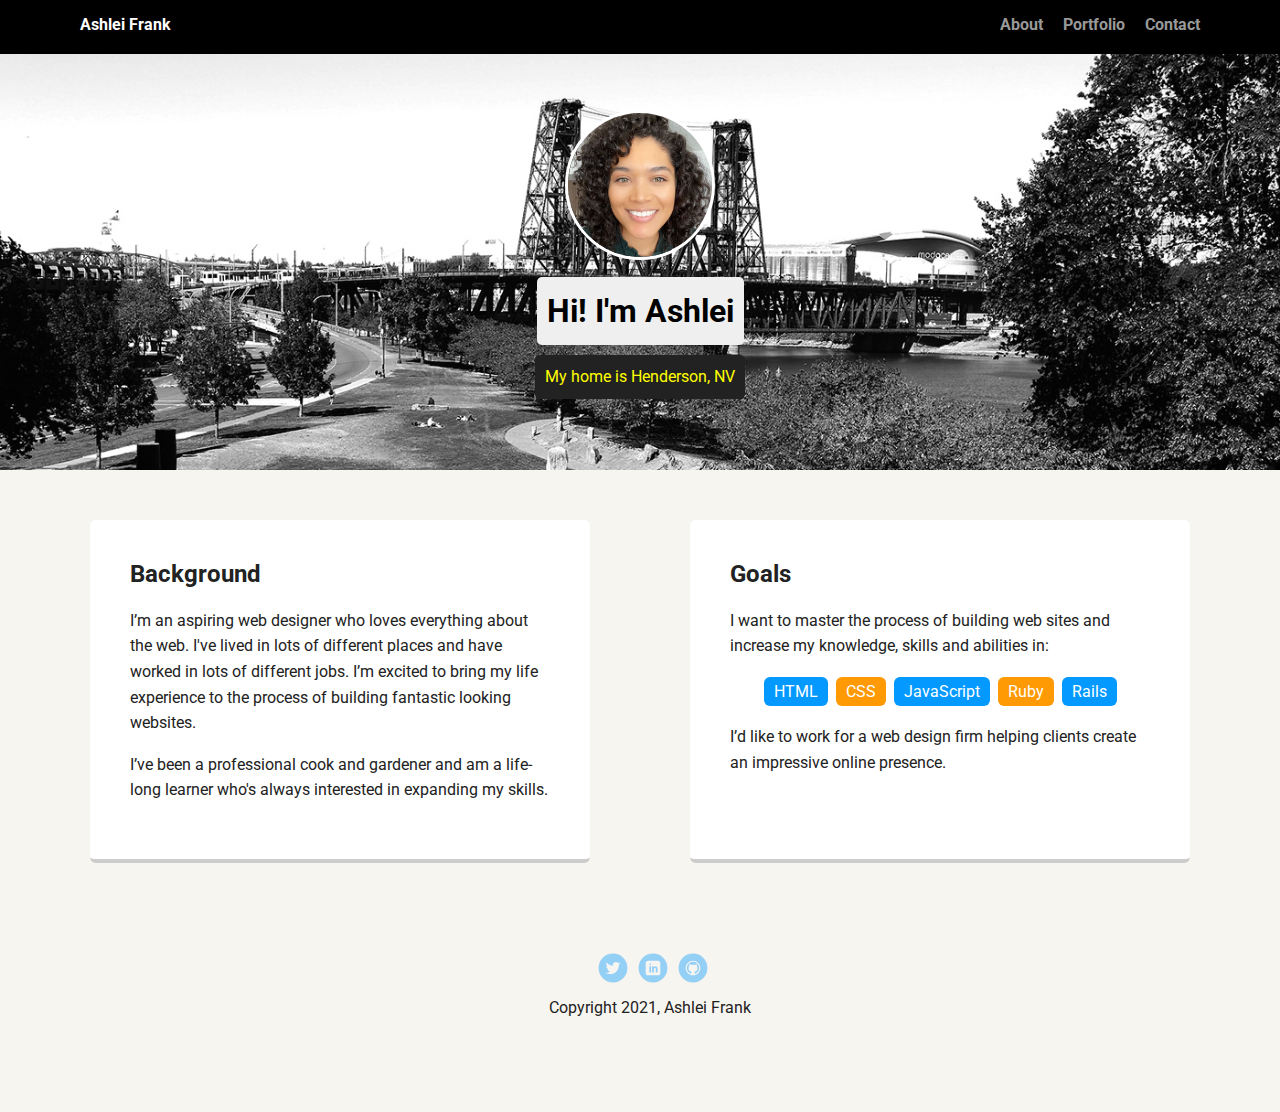
==== index.html @ 6a2ff0fe "Changed name of nav link" ====
<!doctype html>
<html lang="en">
<head>
  <meta charset="utf-8">
  <title>Ashlei Frank's Profile</title>
  <meta name="viewport" content="width=device-width, initial-scale=1.0">
  <link rel="stylesheet" href="styles.css">
  <link href="https://fonts.googleapis.com/css?family=Muli%7CRoboto:400,300,500,700,900" rel="stylesheet">
</head>
  <body>

    <div class="main-nav">
        <ul class="nav">
          <li class="name">Ashlei Frank</li>
          <li><a href="../techdegree-project-1/index.html">About</a></li>
          <li><a href="../techdegree-project-1/experience.html">Portfolio</a></li>
          <li><a href="../techdegree-project-1/contact.html">Contact</a></li>
        </ul>
    </div>

    <header>
      <img src="images/new_profile_pic.jpg" alt="Ashlei smiling for a selfie" class="profile-image">
      <h1 class="tag name">Hi! I'm Ashlei</h1>
      <p class="tag location">My home is Henderson, NV</p>
    </header>

    <main class="flex">
      <div class="card">
        <h2>Background</h2>
        <p>I’m an aspiring web designer who loves everything about the web. I've lived in lots of different places and have worked in lots of different jobs. I’m excited to bring my life experience to the process of building fantastic looking websites.</p>
        <p>I’ve been a professional cook and gardener and am a life-long learner who's always interested in expanding my skills.</p>
      </div> 

      <div class="card">
        <h2>Goals</h2>
        <p>I want to master the process of building web sites and increase my knowledge, skills and abilities in:</p>
        <ul class="skills">
          <li>HTML</li>
          <li>CSS</li>
          <li>JavaScript</li>
          <li>Ruby</li>
          <li>Rails</li>
        </ul>
        <p>I’d like to work for a web design firm helping clients create an impressive online presence.</p>
      </div> 

    </main>
    <footer>
      <ul>
        <li><a href="#" class="social twitter">Twitter</a></li>
        <li><a href="#" class="social linkedin">LinkedIn</a></li>
        <li><a href="#" class="social github">Github</a></li>
      </ul>
      <p class="copyright">Copyright 2021, Ashlei Frank</p>
    </footer>
  </body>
  </html>
---- styles.css ----
/* Global Layout Set-up */
* { 
  box-sizing: border-box;
}
  
body {
  margin: 0;
  padding: 0;
  text-align: center;
  font-family: 'Roboto', sans-serif;
  color: #222;
  background: #f7f5f0;
}
/* Link Styles */

a {
  text-decoration: none;
  color: #999;
}
a:hover {
  color: #6633ff;
}

/* Section Styles */

.main-nav {
  width: 100%;
  background: black;
  min-height: 30px;
  padding: 10px;
  position: fixed;
  text-align: center;
}
.nav {
  display: flex;
  justify-content: space-around;
  font-weight: 700;
  list-style-type: none;
  margin: 0 auto;
  padding: 0;
}

.nav .name {
    display: block;
    margin-right: auto;
    color: white;
}
.nav li {
  padding: 5px 10px 10px 10px;
}
.nav a {
  transition: all .5s;
}
.nav a:hover {
  color: white
}

header {
  text-align: center;
  background: url('images/portland.jpg') no-repeat top center ;
  background-size: cover;
  overflow: hidden;
  padding-top: 60px;
}
header {
  line-height: 1.5;
}
header .profile-image {
  margin-top: 50px;
  width: 150px;
  height: 150px;
  border-radius: 50%;
  border: 3px solid white;
  transition: all .5s;
}
header .profile-image:hover {
  transform: scale(1.2) rotate(5deg);
}
.tag {
  background-color: #efefef;
  color: black;
  padding: 10px;
  border-radius: 5px;
  display: table;
  margin: 10px auto;
} 
.location {
  background-color: #222;
  color: yellow;
}
.card {
  margin: 30px;
  padding: 20px 40px 40px;
  max-width: 500px;
  text-align: left;
  background: #fff;
  border-bottom: 4px solid #ccc;
  border-radius: 6px;
  transition: all .5s;
}
.card:hover {
  border-color: #ff99ff;
}

ul.skills {
  padding: 0;
  text-align: center;
}

.skills li {
  border-radius: 6px;
  display: inline-block;
  background: #ff9904;
  color: white;
  padding: 5px 10px;
  margin: 2px;
}

.skills li:nth-child(odd) {
  background: #0399ff;
}

footer {
  width: 100%;
  min-height: 30px;
  padding: 20px 0 40px 20px;
}

footer .copyright {
  top: -8px;
  font-size: .75em;
}

footer ul {
  list-style-type: none;
  margin: 0;
  padding: 0;
}

footer ul li {
  display: inline-block;
}

a.social {
  display: inline-block;
  text-indent: -9999px;
  margin-left: 5px;
  width: 30px;
  height: 30px;
  background-size: 30px 30px;
  opacity: .4;
  transition: all .5s;
}
a.twitter {
  background-image: url(images/twitter.svg);
}
a.linkedin {
  background-image: url(images/linkedin.svg);
}
a.github {
  background-image: url(images/github.svg);
}
a.social:hover {
  opacity: 1;
}
.clearfix {
  clear: both;
}

/* Styles for larger screens */
@media screen and (min-width: 720px) {
  
  .flex {
      display: -ms-flexbox;      /* TWEENER - IE 10 */
      display: flex; 
      max-width: 1200px;
      -ms-flex-pack: distribute;
      justify-content: space-around;
      margin: 0 auto;
  }

  header {
    min-height: 470px;
  }

  .nav {
    max-width: 1200px;
    padding: 0 30px;
  }


  main {
    padding-top: 20px;
  }

  main p {
    line-height: 1.6em;
  }

  footer {
    font-size: 1.3em;
    max-width: 1200px;
    margin: 40px auto;
  }

}
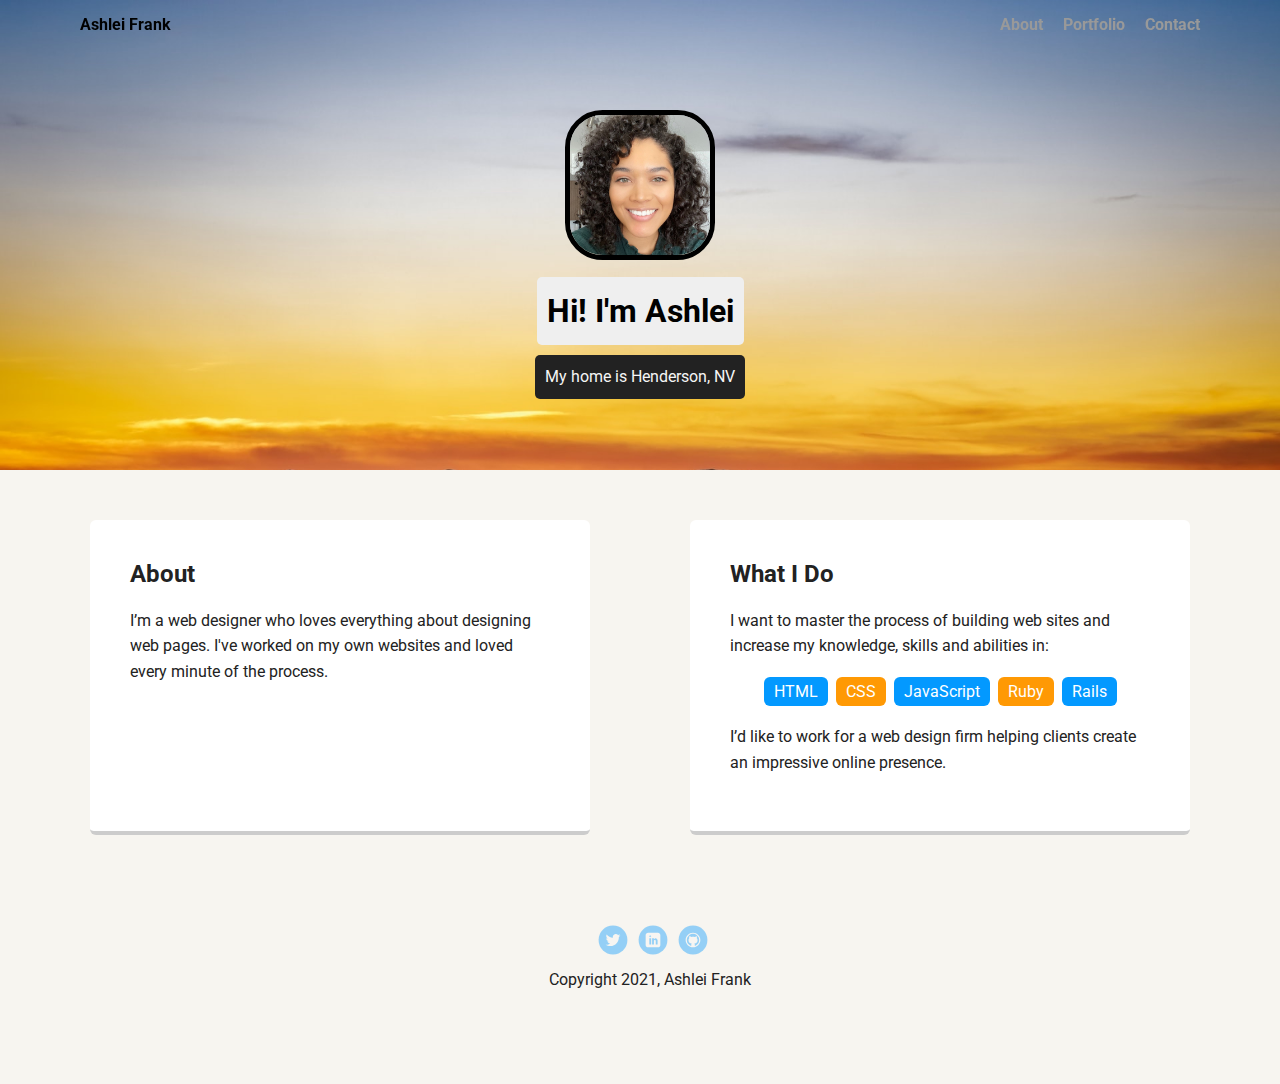
==== commit 63081bee: "navigation menu style change" ====
--- a/index.html
+++ b/index.html
@@ -13,7 +13,7 @@
         <ul class="nav">
           <li class="name">Ashlei Frank</li>
           <li><a href="../techdegree-project-1/index.html">About</a></li>
-          <li><a href="../techdegree-project-1/experience.html">Portfolio</a></li>
+          <li><a href="../techdegree-project-1/portfolio.html">Portfolio</a></li>
           <li><a href="../techdegree-project-1/contact.html">Contact</a></li>
         </ul>
     </div>
@@ -26,13 +26,13 @@
 
     <main class="flex">
       <div class="card">
-        <h2>Background</h2>
-        <p>I’m an aspiring web designer who loves everything about the web. I've lived in lots of different places and have worked in lots of different jobs. I’m excited to bring my life experience to the process of building fantastic looking websites.</p>
-        <p>I’ve been a professional cook and gardener and am a life-long learner who's always interested in expanding my skills.</p>
+        <h2>About</h2>
+        <p>I’m a web designer who loves everything about designing web pages. I've worked on my own websites and loved every minute of the process.</p>
+        <p></p>
       </div> 
 
       <div class="card">
-        <h2>Goals</h2>
+        <h2>What I Do</h2>
         <p>I want to master the process of building web sites and increase my knowledge, skills and abilities in:</p>
         <ul class="skills">
           <li>HTML</li>
--- a/styles.css
+++ b/styles.css
@@ -25,7 +25,7 @@
 
 .main-nav {
   width: 100%;
-  background: black;
+  background: transparent;
   min-height: 30px;
   padding: 10px;
   position: fixed;
@@ -43,7 +43,7 @@
 .nav .name {
     display: block;
     margin-right: auto;
-    color: white;
+    color: black;
 }
 .nav li {
   padding: 5px 10px 10px 10px;
@@ -52,12 +52,12 @@
   transition: all .5s;
 }
 .nav a:hover {
-  color: white
+  color: tan
 }
 
 header {
   text-align: center;
-  background: url('images/portland.jpg') no-repeat top center ;
+  background: url('images/new_background_.jpg') no-repeat top center ;
   background-size: cover;
   overflow: hidden;
   padding-top: 60px;
@@ -69,8 +69,8 @@
   margin-top: 50px;
   width: 150px;
   height: 150px;
-  border-radius: 50%;
-  border: 3px solid white;
+  border-radius: 25%;
+  border: 5px solid black;
   transition: all .5s;
 }
 header .profile-image:hover {
@@ -86,7 +86,7 @@
 } 
 .location {
   background-color: #222;
-  color: yellow;
+  color: whitesmoke;
 }
 .card {
   margin: 30px;
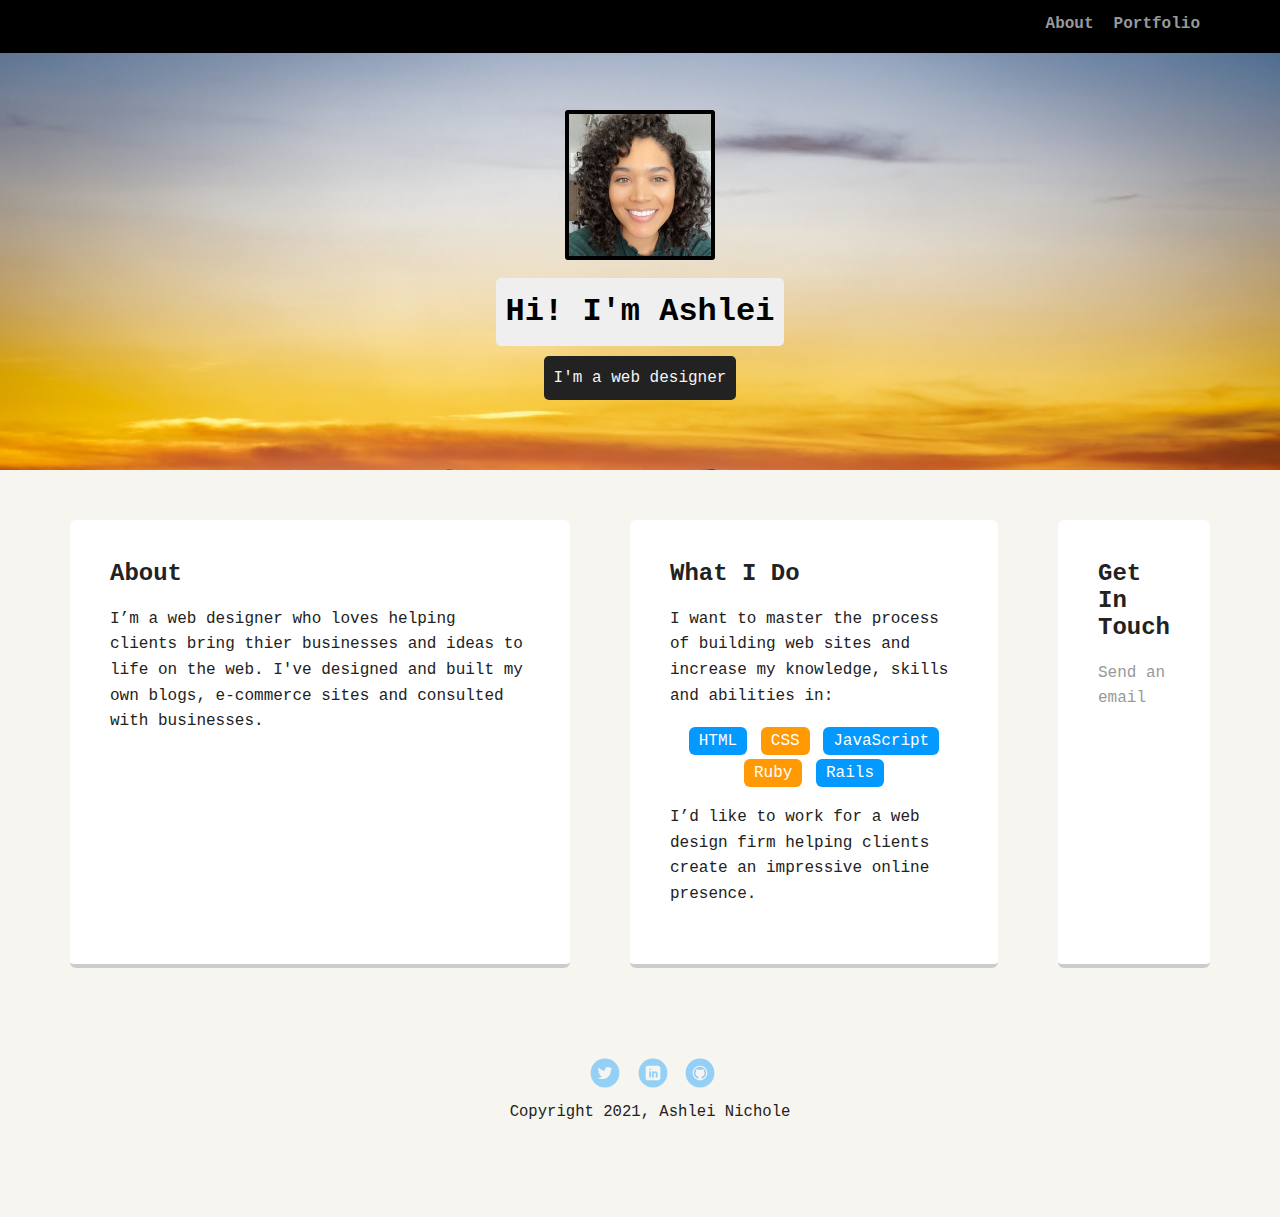
==== commit 2669e3ac: "font change" ====
--- a/index.html
+++ b/index.html
@@ -14,20 +14,19 @@
           <li class="name">Ashlei Frank</li>
           <li><a href="../techdegree-project-1/index.html">About</a></li>
           <li><a href="../techdegree-project-1/portfolio.html">Portfolio</a></li>
-          <li><a href="../techdegree-project-1/contact.html">Contact</a></li>
         </ul>
     </div>
 
     <header>
       <img src="images/new_profile_pic.jpg" alt="Ashlei smiling for a selfie" class="profile-image">
       <h1 class="tag name">Hi! I'm Ashlei</h1>
-      <p class="tag location">My home is Henderson, NV</p>
+      <p class="tag location">I'm a web designer</p>
     </header>
 
     <main class="flex">
       <div class="card">
         <h2>About</h2>
-        <p>I’m a web designer who loves everything about designing web pages. I've worked on my own websites and loved every minute of the process.</p>
+        <p>I’m a web designer who loves helping clients bring thier businesses and ideas to life on the web. I've designed and built my own blogs, e-commerce sites and consulted with businesses.</p>
         <p></p>
       </div> 
 
@@ -44,6 +43,11 @@
         <p>I’d like to work for a web design firm helping clients create an impressive online presence.</p>
       </div> 
 
+      <div class="card">
+        <h2>Get In Touch</h2>
+        <p><a href="mailto:info@ashleinichole.com">Send an email</a></p>
+      </div>
+
     </main>
     <footer>
       <ul>
@@ -51,7 +55,7 @@
         <li><a href="#" class="social linkedin">LinkedIn</a></li>
         <li><a href="#" class="social github">Github</a></li>
       </ul>
-      <p class="copyright">Copyright 2021, Ashlei Frank</p>
+      <p class="copyright">Copyright 2021, Ashlei Nichole</p>
     </footer>
   </body>
   </html>
--- a/styles.css
+++ b/styles.css
@@ -7,7 +7,7 @@
   margin: 0;
   padding: 0;
   text-align: center;
-  font-family: 'Roboto', sans-serif;
+  font-family: 'Courier New', monospace;
   color: #222;
   background: #f7f5f0;
 }
@@ -25,7 +25,7 @@
 
 .main-nav {
   width: 100%;
-  background: transparent;
+  background: black;
   min-height: 30px;
   padding: 10px;
   position: fixed;
@@ -52,7 +52,7 @@
   transition: all .5s;
 }
 .nav a:hover {
-  color: tan
+  color: white
 }
 
 header {
@@ -69,12 +69,12 @@
   margin-top: 50px;
   width: 150px;
   height: 150px;
-  border-radius: 25%;
-  border: 5px solid black;
+  border-radius: 2%;
+  border: 4px solid black;
   transition: all .5s;
 }
 header .profile-image:hover {
-  transform: scale(1.2) rotate(5deg);
+  transform: scale(1.2) rotate(2deg);
 }
 .tag {
   background-color: #efefef;
@@ -99,7 +99,7 @@
   transition: all .5s;
 }
 .card:hover {
-  border-color: #ff99ff;
+  border-color: #C7A88C;
 }
 
 ul.skills {
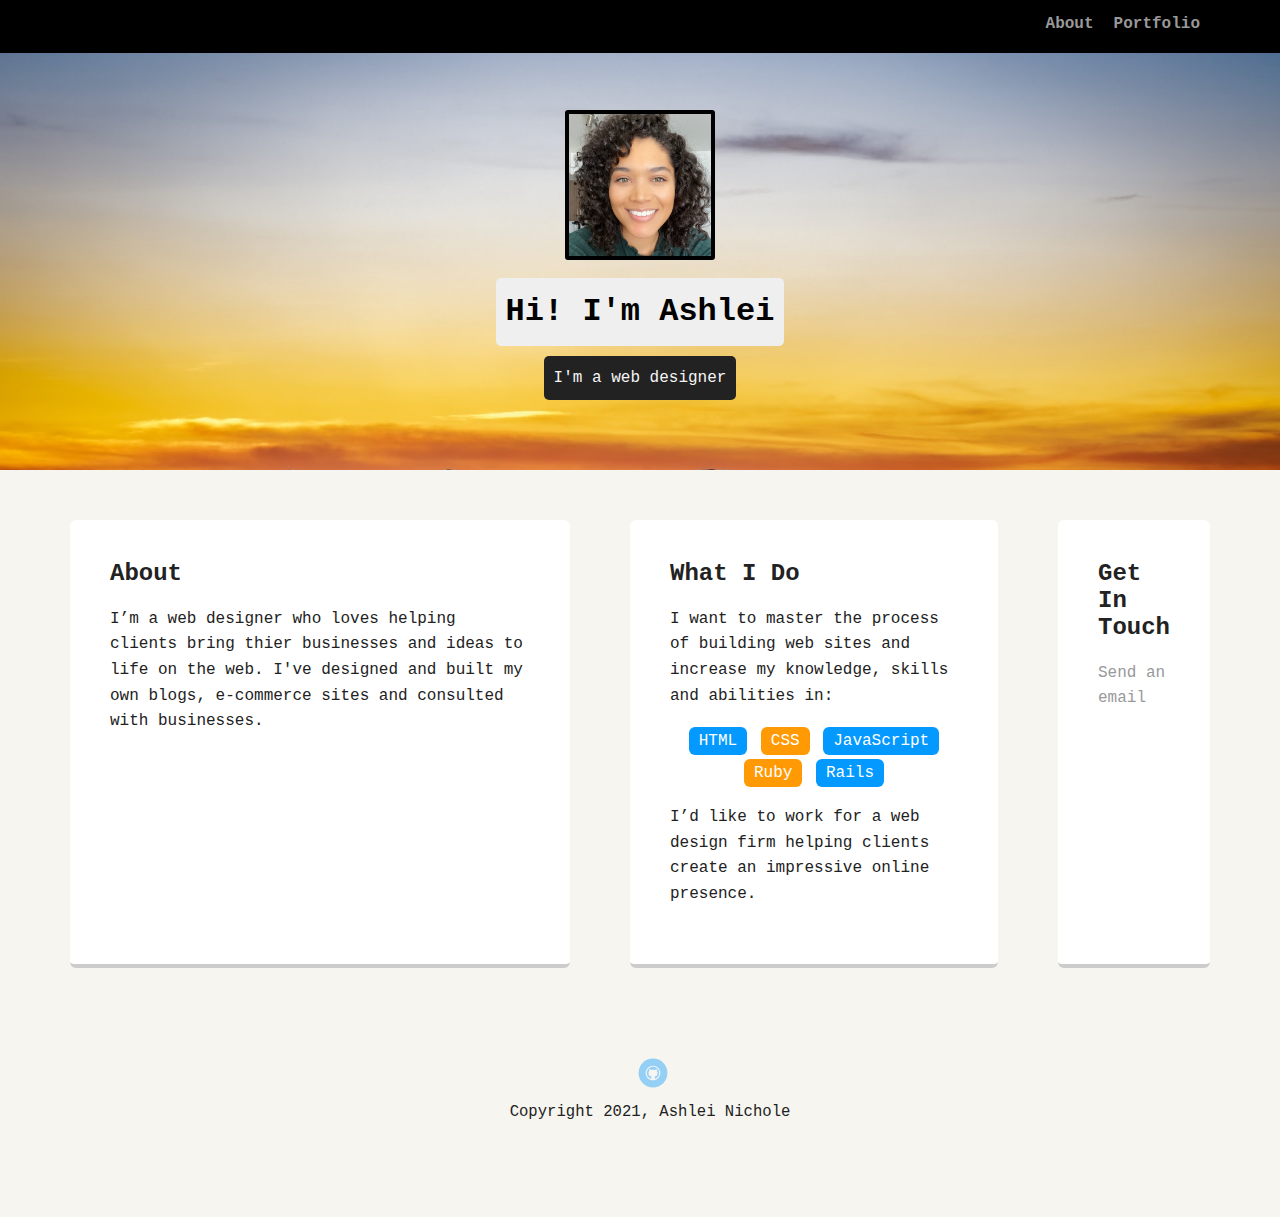
==== commit 24e31f54: "added link to github" ====
--- a/index.html
+++ b/index.html
@@ -51,9 +51,7 @@
     </main>
     <footer>
       <ul>
-        <li><a href="#" class="social twitter">Twitter</a></li>
-        <li><a href="#" class="social linkedin">LinkedIn</a></li>
-        <li><a href="#" class="social github">Github</a></li>
+        <li><a href="https://github.com/ashlei15" class="social github">Github</a></li>
       </ul>
       <p class="copyright">Copyright 2021, Ashlei Nichole</p>
     </footer>
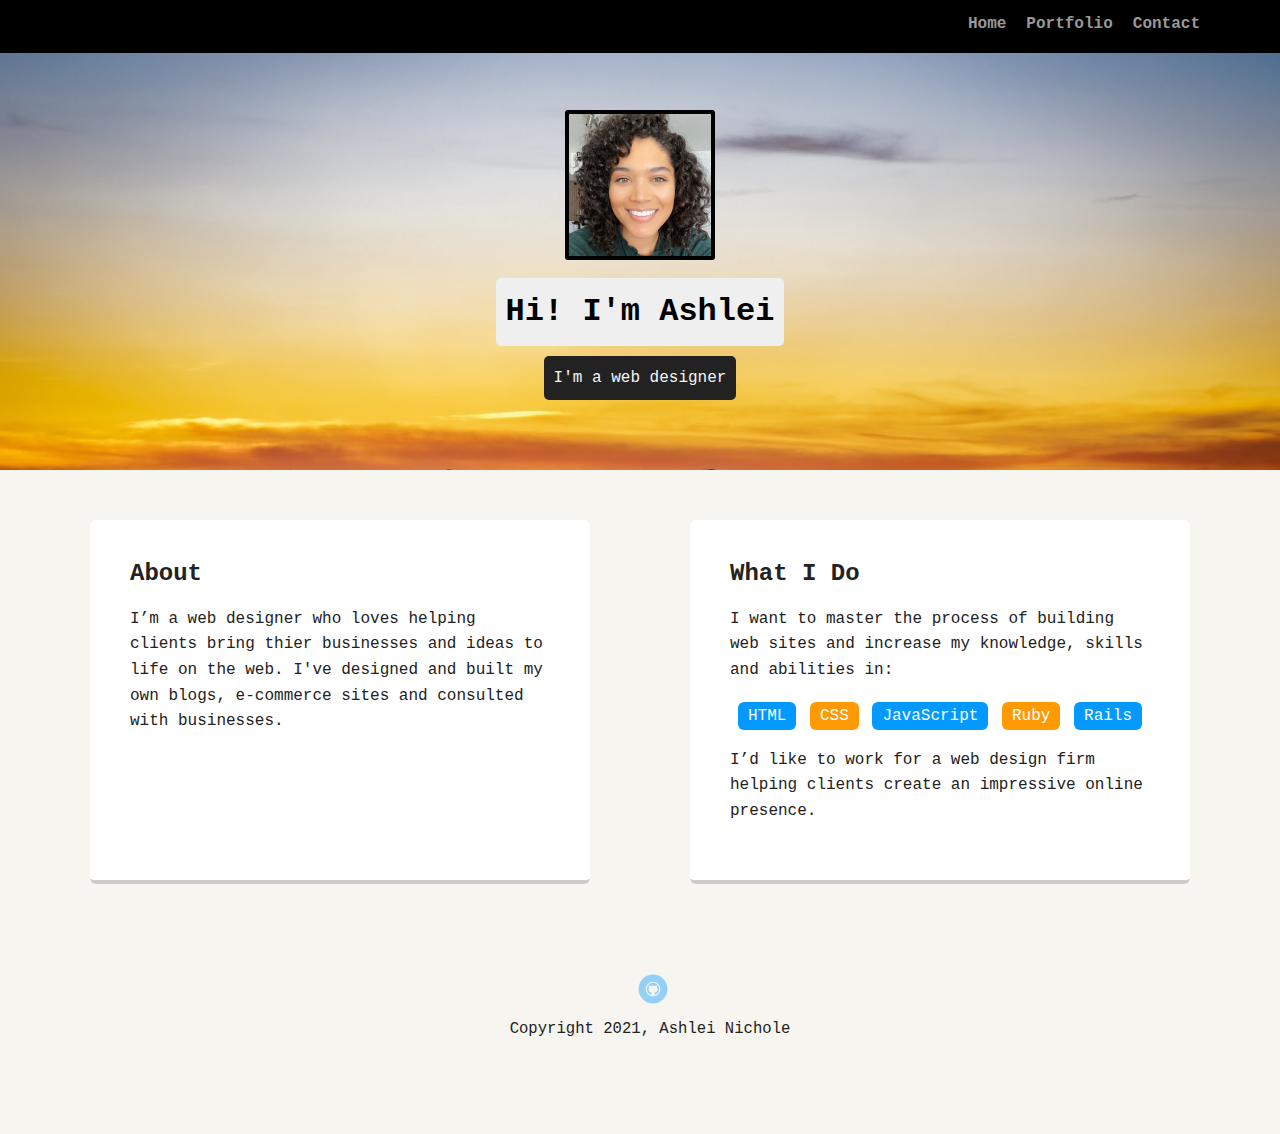
==== commit c8c6c7da: "created 3rd link" ====
--- a/index.html
+++ b/index.html
@@ -12,8 +12,9 @@
     <div class="main-nav">
         <ul class="nav">
           <li class="name">Ashlei Frank</li>
-          <li><a href="../techdegree-project-1/index.html">About</a></li>
-          <li><a href="../techdegree-project-1/portfolio.html">Portfolio</a></li>
+          <li><a href="index.html">Home</a></li>
+          <li><a href="portfolio.html">Portfolio</a></li>
+          <li><a href="contact.html">Contact</a></li>
         </ul>
     </div>
 
@@ -43,15 +44,10 @@
         <p>I’d like to work for a web design firm helping clients create an impressive online presence.</p>
       </div> 
 
-      <div class="card">
-        <h2>Get In Touch</h2>
-        <p><a href="mailto:info@ashleinichole.com">Send an email</a></p>
-      </div>
-
     </main>
     <footer>
       <ul>
-        <li><a href="https://github.com/ashlei15" class="social github">Github</a></li>
+        <li><a target="_blank" href="https://github.com/ashlei15" class="social github">Github</a></li>
       </ul>
       <p class="copyright">Copyright 2021, Ashlei Nichole</p>
     </footer>
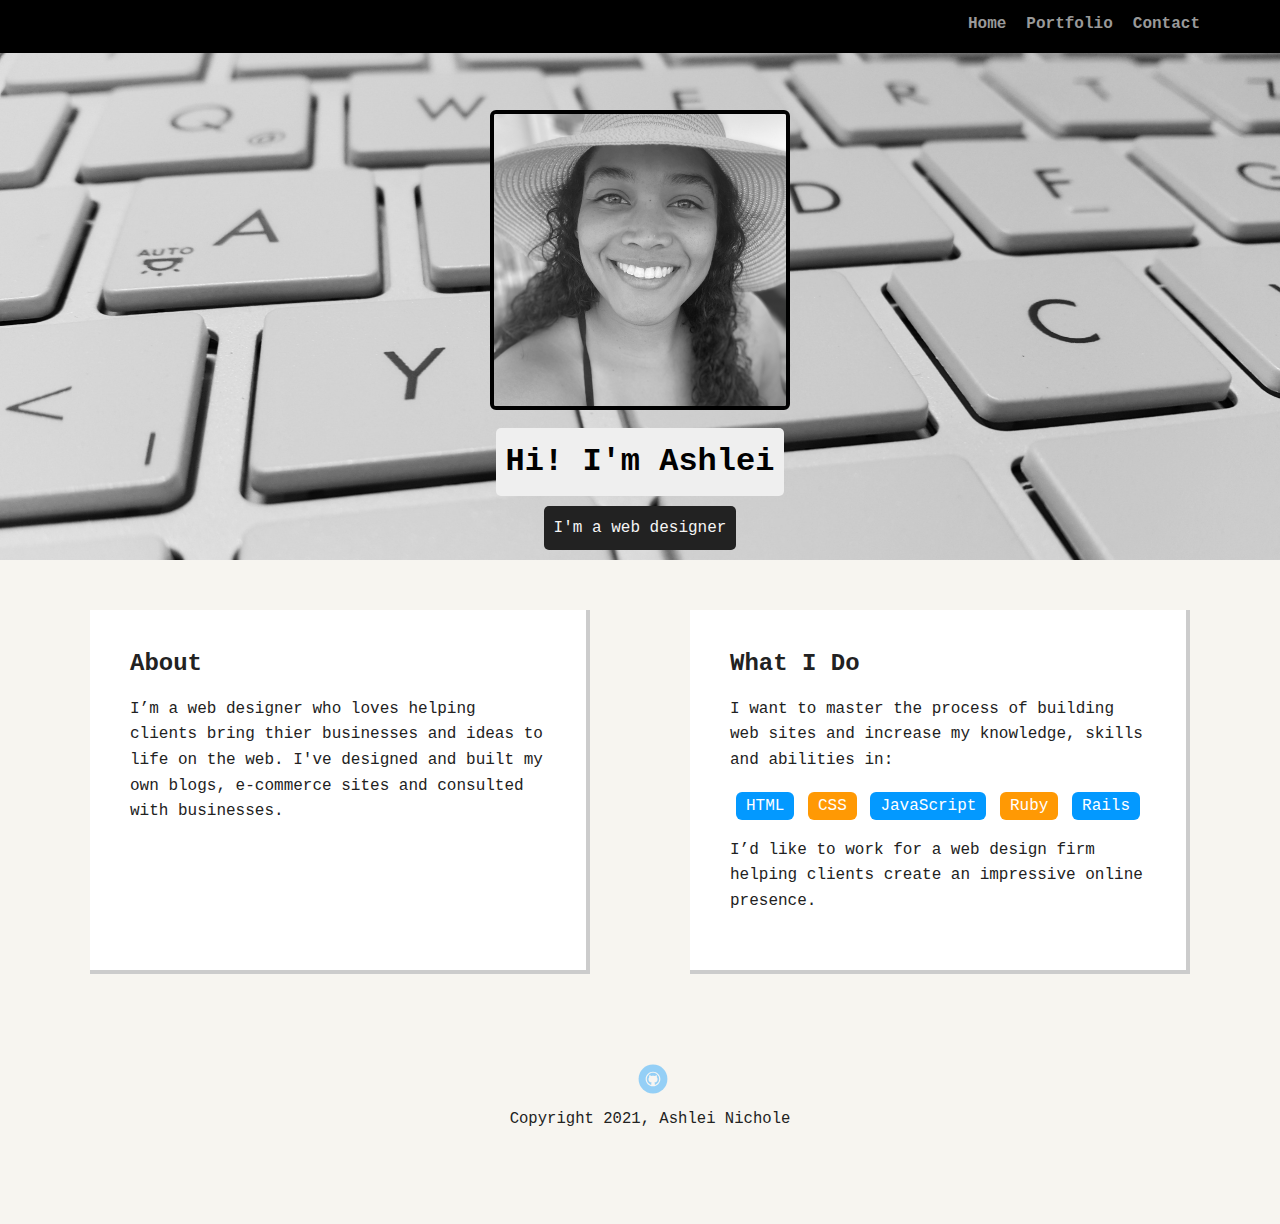
==== commit dfbd86a9: "new images added" ====
--- a/index.html
+++ b/index.html
@@ -2,36 +2,36 @@
 <html lang="en">
 <head>
   <meta charset="utf-8">
-  <title>Ashlei Frank's Profile</title>
+  <title>Ashlei Nichole's Profile</title>
   <meta name="viewport" content="width=device-width, initial-scale=1.0">
   <link rel="stylesheet" href="styles.css">
   <link href="https://fonts.googleapis.com/css?family=Muli%7CRoboto:400,300,500,700,900" rel="stylesheet">
 </head>
   <body>
 
-    <div class="main-nav">
+    <nav class="main-nav">
         <ul class="nav">
-          <li class="name">Ashlei Frank</li>
+          <li class="name">Ashlei Nichole</li>
           <li><a href="index.html">Home</a></li>
           <li><a href="portfolio.html">Portfolio</a></li>
           <li><a href="contact.html">Contact</a></li>
         </ul>
-    </div>
+    </nav>
 
     <header>
-      <img src="images/new_profile_pic.jpg" alt="Ashlei smiling for a selfie" class="profile-image">
+      <img src="images/profile_pic.jpeg" alt="Ashlei smiling for a selfie" class="profile-image">
       <h1 class="tag name">Hi! I'm Ashlei</h1>
       <p class="tag location">I'm a web designer</p>
     </header>
 
     <main class="flex">
-      <div class="card">
+      <section class="card">
         <h2>About</h2>
         <p>I’m a web designer who loves helping clients bring thier businesses and ideas to life on the web. I've designed and built my own blogs, e-commerce sites and consulted with businesses.</p>
         <p></p>
-      </div> 
+      </section> 
 
-      <div class="card">
+      <section class="card">
         <h2>What I Do</h2>
         <p>I want to master the process of building web sites and increase my knowledge, skills and abilities in:</p>
         <ul class="skills">
@@ -42,7 +42,7 @@
           <li>Rails</li>
         </ul>
         <p>I’d like to work for a web design firm helping clients create an impressive online presence.</p>
-      </div> 
+      </section> 
 
     </main>
     <footer>
--- a/styles.css
+++ b/styles.css
@@ -57,7 +57,7 @@
 
 header {
   text-align: center;
-  background: url('images/new_background_.jpg') no-repeat top center ;
+  background: url('images/keyboard-background.jpg') no-repeat top center ;
   background-size: cover;
   overflow: hidden;
   padding-top: 60px;
@@ -67,14 +67,21 @@
 }
 header .profile-image {
   margin-top: 50px;
-  width: 150px;
-  height: 150px;
+  width: 300px;
+  height: 300px;
   border-radius: 2%;
   border: 4px solid black;
   transition: all .5s;
 }
 header .profile-image:hover {
   transform: scale(1.2) rotate(2deg);
+}
+header .contact-img {
+  margin-top: 50px;
+  width: 300px;
+  border-radius: 2%;
+  border: 4px solid whitesmoke;
+  transition: all .5s;
 }
 .tag {
   background-color: #efefef;
@@ -95,11 +102,11 @@
   text-align: left;
   background: #fff;
   border-bottom: 4px solid #ccc;
-  border-radius: 6px;
+  border-right: 4px solid #ccc;
   transition: all .5s;
 }
 .card:hover {
-  border-color: #C7A88C;
+  border-color: black;
 }
 
 ul.skills {
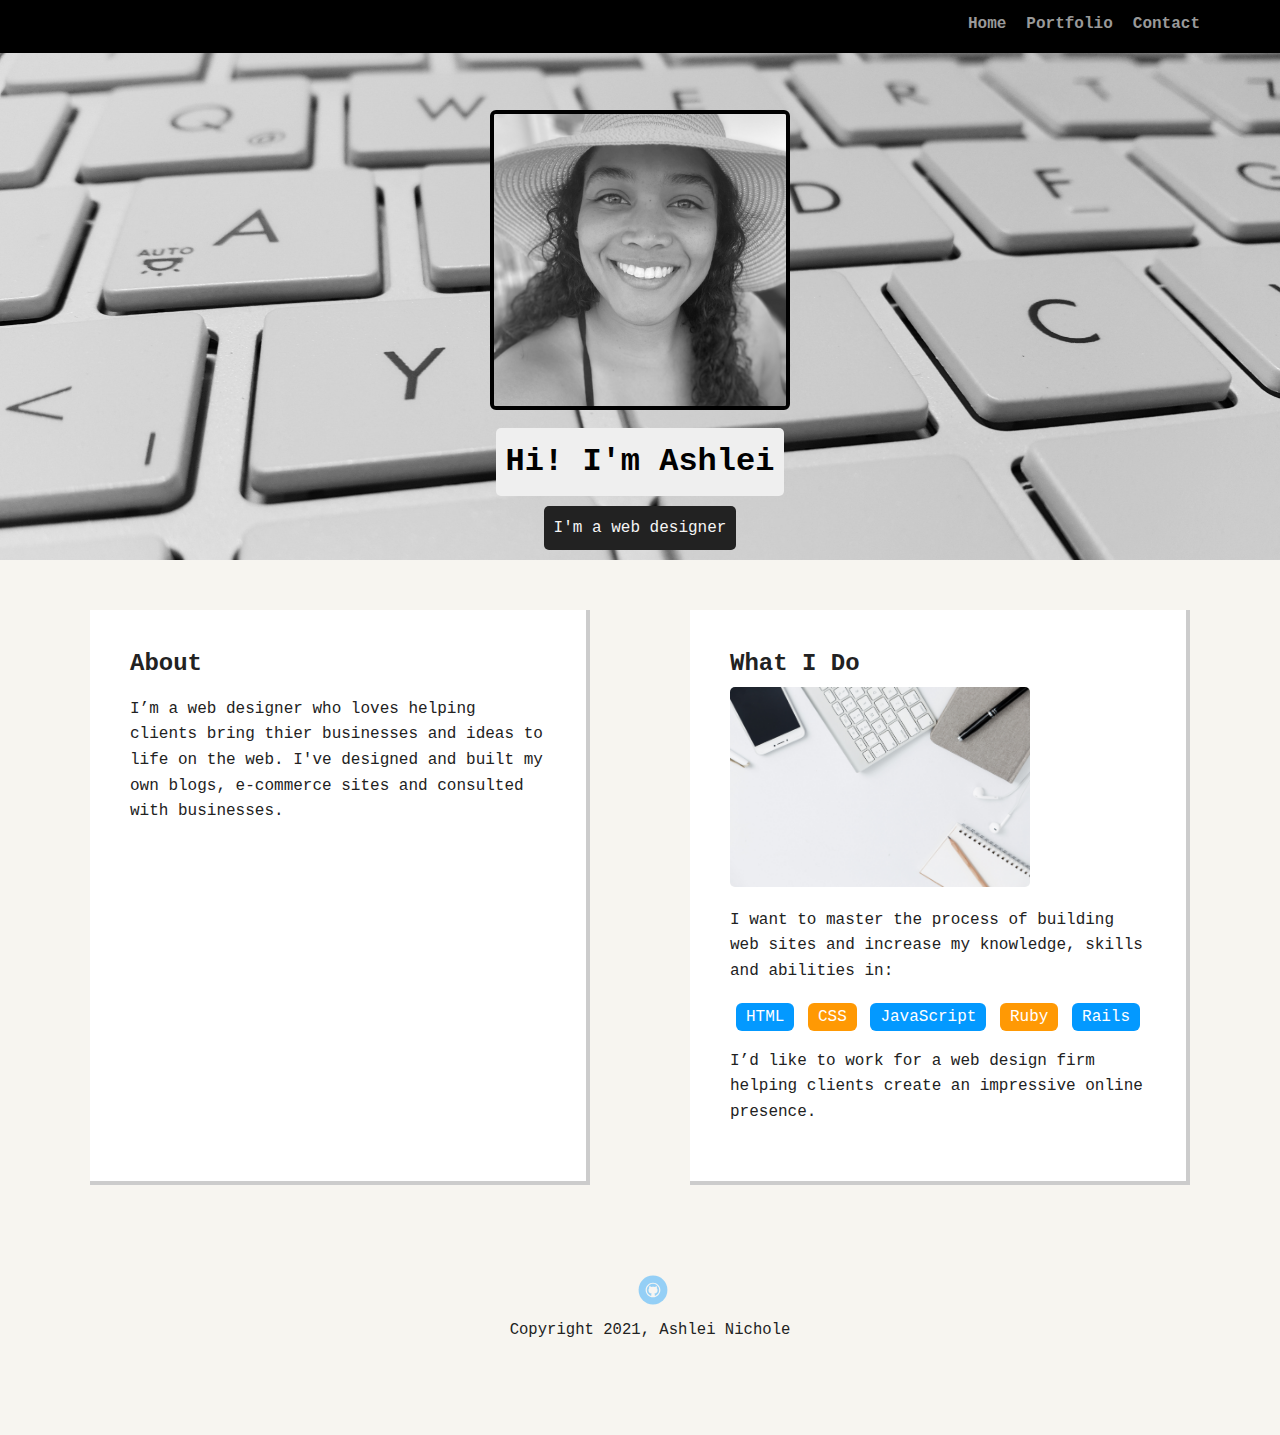
==== commit 209c78f8: "image size adjusted and additional image added to home page" ====
--- a/index.html
+++ b/index.html
@@ -33,6 +33,7 @@
 
       <section class="card">
         <h2>What I Do</h2>
+        <img src="images/white-tech-background.jpg" alt="phone, keyboard and notepad workspace" class="workspace-image">
         <p>I want to master the process of building web sites and increase my knowledge, skills and abilities in:</p>
         <ul class="skills">
           <li>HTML</li>
--- a/styles.css
+++ b/styles.css
@@ -108,7 +108,11 @@
 .card:hover {
   border-color: black;
 }
-
+.workspace-image {
+  margin-top: -10px;
+  width: 300px;
+  border-radius: 5px;
+}
 ul.skills {
   padding: 0;
   text-align: center;
